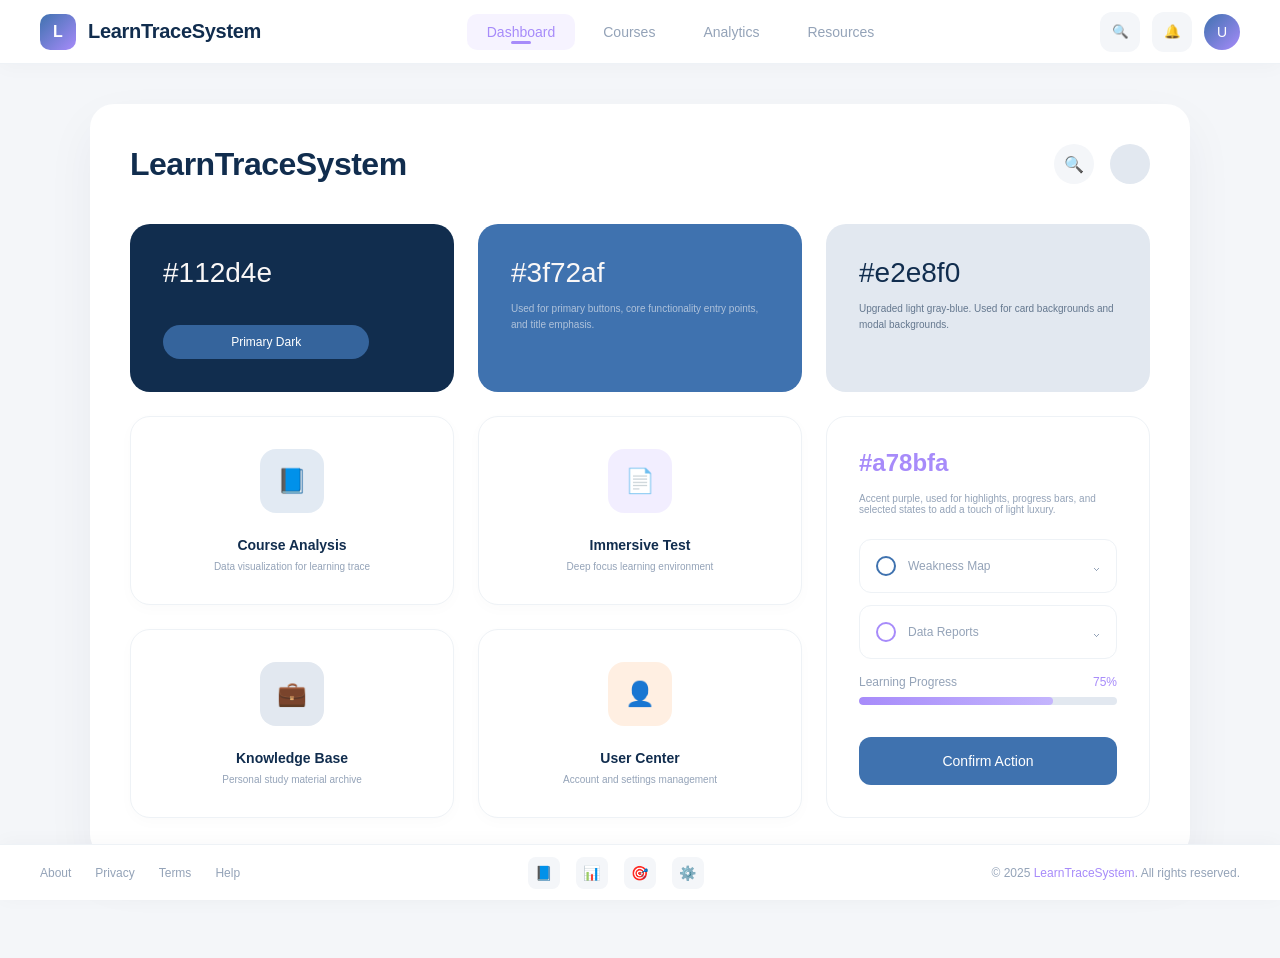
==== index.HTML @ cb314e09 "添加初始的 HTML 文件和样式，构建 LearnTraceSystem 的用户界面" ====
<!DOCTYPE html>
<html lang="zh-CN">
<head>
    <meta charset="UTF-8">
    <meta name="viewport" content="width=device-width, initial-scale=1.0">
    <title>LearnTraceSystem - UI 视觉规范</title>
    <style>
        :root {
            --base-dark: #112d4e;       /* 深色区块 */
            --primary-blue: #3f72af;    /* 主按钮/强调 */
            --text-light: #f9f7f7;      /* 浅色文本 */
            --card-bg-light: #e2e8f0;   /* 浅灰蓝背景 */
            --accent-purple: #a78bfa;   /* 柔紫强调色 */
            --bg-page: #f4f6f9;         /* 页面大背景（比卡片更浅，拉开层次） */
            --white: #ffffff;
            --border-light: #eef2f6;
            --text-muted: #94a3b8;
        }

        * {
            margin: 0;
            padding: 0;
            box-sizing: border-box;
            font-family: -apple-system, BlinkMacSystemFont, "Segoe UI", Roboto, "Helvetica Neue", sans-serif;
        }

        body {
            background-color: var(--bg-page);
            min-height: 100vh;
            padding: 0;
            margin: 0;
            display: flex;
            flex-direction: column;
        }

        /* 顶部导航栏 */
        .navbar {
            position: fixed;
            top: 0;
            left: 0;
            right: 0;
            height: 64px;
            background-color: rgba(255, 255, 255, 0.95);
            backdrop-filter: blur(20px);
            -webkit-backdrop-filter: blur(20px);
            border-bottom: 1px solid var(--border-light);
            display: flex;
            align-items: center;
            justify-content: space-between;
            padding: 0 40px;
            z-index: 1000;
            box-shadow: 0 2px 20px rgba(17, 45, 78, 0.03);
        }

        .navbar-brand {
            display: flex;
            align-items: center;
            gap: 12px;
        }

        .navbar-logo {
            width: 36px;
            height: 36px;
            background: linear-gradient(135deg, var(--primary-blue), var(--accent-purple));
            border-radius: 10px;
            display: flex;
            align-items: center;
            justify-content: center;
            color: white;
            font-weight: 600;
            font-size: 16px;
        }

        .navbar-title {
            font-size: 20px;
            font-weight: 600;
            color: var(--base-dark);
            letter-spacing: -0.3px;
        }

        .navbar-menu {
            display: flex;
            align-items: center;
            gap: 8px;
        }

        .nav-link {
            padding: 10px 20px;
            font-size: 14px;
            color: var(--text-muted);
            text-decoration: none;
            border-radius: 10px;
            transition: all 0.3s cubic-bezier(0.25, 1, 0.5, 1);
            position: relative;
        }

        .nav-link:hover {
            color: var(--base-dark);
            background-color: var(--bg-page);
        }

        .nav-link.active {
            color: var(--accent-purple);
            background-color: rgba(167, 139, 250, 0.1);
        }

        .nav-link.active::after {
            content: "";
            position: absolute;
            bottom: 6px;
            left: 50%;
            transform: translateX(-50%);
            width: 20px;
            height: 3px;
            background-color: var(--accent-purple);
            border-radius: 2px;
        }

        .navbar-actions {
            display: flex;
            align-items: center;
            gap: 12px;
        }

        .nav-icon-btn {
            width: 40px;
            height: 40px;
            border-radius: 12px;
            background-color: var(--bg-page);
            display: flex;
            justify-content: center;
            align-items: center;
            cursor: pointer;
            color: var(--base-dark);
            transition: all 0.3s ease;
            border: none;
        }

        .nav-icon-btn:hover {
            background-color: var(--card-bg-light);
            transform: translateY(-2px);
        }

        .nav-avatar {
            width: 36px;
            height: 36px;
            border-radius: 50%;
            background: linear-gradient(135deg, var(--primary-blue), var(--accent-purple));
            cursor: pointer;
            transition: all 0.3s ease;
            display: flex;
            align-items: center;
            justify-content: center;
            color: white;
            font-size: 14px;
        }

        .nav-avatar:hover {
            transform: scale(1.05);
            box-shadow: 0 0 15px rgba(167, 139, 250, 0.3);
        }

        /* 主内容区域 */
        .main-content {
            flex: 1;
            display: flex;
            justify-content: center;
            padding: 104px 20px 100px;
        }

        /* 底部栏 */
        .footer {
            position: fixed;
            bottom: 0;
            left: 0;
            right: 0;
            height: 56px;
            background-color: rgba(255, 255, 255, 0.95);
            backdrop-filter: blur(20px);
            -webkit-backdrop-filter: blur(20px);
            border-top: 1px solid var(--border-light);
            display: flex;
            align-items: center;
            justify-content: space-between;
            padding: 0 40px;
            z-index: 1000;
            box-shadow: 0 -2px 20px rgba(17, 45, 78, 0.03);
        }

        .footer-left {
            display: flex;
            align-items: center;
            gap: 24px;
        }

        .footer-link {
            font-size: 12px;
            color: var(--text-muted);
            text-decoration: none;
            transition: color 0.3s ease;
        }

        .footer-link:hover {
            color: var(--accent-purple);
        }

        .footer-center {
            display: flex;
            align-items: center;
            gap: 16px;
        }

        .footer-icon {
            width: 32px;
            height: 32px;
            border-radius: 8px;
            background-color: var(--bg-page);
            display: flex;
            align-items: center;
            justify-content: center;
            cursor: pointer;
            transition: all 0.3s ease;
            font-size: 14px;
        }

        .footer-icon:hover {
            background-color: var(--card-bg-light);
            transform: translateY(-2px);
        }

        .footer-right {
            font-size: 12px;
            color: var(--text-muted);
        }

        .footer-right span {
            color: var(--accent-purple);
            font-weight: 500;
        }

        /* 核心拟物悬浮大容器 */
        .app-container {
            background-color: var(--white);
            width: 100%;
            max-width: 1100px;
            border-radius: 24px;
            padding: 40px;
            box-shadow: 0 20px 50px rgba(17, 45, 78, 0.05); /* 极低透明度的高级阴影 */
        }

        /* 顶部导航区 */
        .header {
            display: flex;
            justify-content: space-between;
            align-items: center;
            margin-bottom: 40px;
        }

        .header h1 {
            color: var(--base-dark);
            font-size: 32px;
            font-weight: 600;
            letter-spacing: -0.5px;
        }

        .header-actions {
            display: flex;
            align-items: center;
            gap: 16px;
        }

        .icon-btn {
            width: 40px;
            height: 40px;
            border-radius: 50%;
            background-color: var(--bg-page);
            display: flex;
            justify-content: center;
            align-items: center;
            cursor: pointer;
            color: var(--base-dark);
        }

        .avatar {
            width: 40px;
            height: 40px;
            border-radius: 50%;
            background-color: var(--card-bg-light);
            overflow: hidden;
        }

        /* 网格布局 */
        .grid-layout {
            display: grid;
            grid-template-columns: repeat(3, 1fr);
            gap: 24px;
        }

        /* 基础卡片样式 */
        .card {
            border-radius: 20px;
            padding: 32px;
            position: relative;
            overflow: hidden;
            transition: all 0.4s cubic-bezier(0.25, 1, 0.5, 1);
            z-index: 1;
            border: 1px solid transparent;
        }

        .card:hover {
            transform: translateY(-8px) scale(1.01);
            box-shadow: 
                0 20px 40px rgba(17, 45, 78, 0.08),
                0 0 15px rgba(167, 139, 250, 0.2);
            border-color: var(--accent-purple);
        }

        /* 色块卡片 (上层) */
        .color-card-dark {
            background-color: var(--base-dark);
            color: var(--text-light);
        }
        
        .color-card-blue {
            background-color: var(--primary-blue);
            color: var(--text-light);
        }

        .color-card-light {
            background-color: var(--card-bg-light);
            color: var(--base-dark);
        }

        .color-card h2 {
            font-size: 28px;
            margin-bottom: 12px;
            font-weight: 500;
        }

        .color-card p {
            font-size: 10px;
            opacity: 0.6;
            line-height: 1.6;
        }

        .color-card-dark .btn-inner {
            background-color: rgba(63, 114, 175, 0.8);
            color: var(--white);
            border: none;
            padding: 10px 20px;
            border-radius: 20px;
            margin-top: 24px;
            width: 80%;
            font-size: 12px;
        }

        /* 图标数据卡片 (中下层) */
        .icon-card {
            background-color: var(--white);
            border: 1px solid var(--border-light);
            display: flex;
            flex-direction: column;
            align-items: center;
            text-align: center;
            box-shadow: 0 4px 15px rgba(0,0,0,0.02);
        }

        .icon-wrapper {
            width: 64px;
            height: 64px;
            border-radius: 16px;
            background-color: var(--card-bg-light);
            display: flex;
            justify-content: center;
            align-items: center;
            margin-bottom: 24px;
            position: relative;
            transition: all 0.3s ease;
        }

        .card:hover .icon-wrapper {
            animation: magnet-pulse 0.6s cubic-bezier(0.34, 1.56, 0.64, 1);
        }

        @keyframes magnet-pulse {
            0% { transform: scale(1); }
            40% { transform: scale(1.15) translateY(-5px); }
            100% { transform: scale(1) translateY(0); }
        }

        .icon-wrapper span {
            transition: transform 0.3s ease;
            display: inline-block;
        }

        .card:hover .icon-wrapper span {
            transform: rotate(5deg);
        }

        /* 模拟图中的图标颜色 */
        .icon-wrapper.blue { background-color: rgba(63, 114, 175, 0.15); }
        .icon-wrapper.purple { background-color: rgba(167, 139, 250, 0.15); }
        .icon-wrapper.orange { background-color: rgba(251, 146, 60, 0.15); } /* 仅做点缀占位 */

        .icon-card h3 {
            font-size: 14px;
            color: var(--base-dark);
            margin-bottom: 8px;
        }
        
        .icon-card p {
            font-size: 10px;
            color: var(--text-muted);
        }

        /* 右侧列表与按钮区 */
        .list-card {
            background-color: var(--white);
            border: 1px solid var(--border-light);
        }

        .list-card h2 {
            color: var(--base-dark);
            font-size: 24px;
            margin-bottom: 16px;
        }

        .list-item {
            display: flex;
            align-items: center;
            justify-content: space-between;
            padding: 16px;
            border: 1px solid var(--border-light);
            border-radius: 12px;
            margin-bottom: 12px;
        }

        .list-item .left {
            display: flex;
            align-items: center;
            gap: 12px;
            font-size: 12px;
            color: var(--text-muted);
        }

        .circle-icon {
            width: 20px;
            height: 20px;
            border-radius: 50%;
            border: 2px solid var(--primary-blue);
        }
        
        .circle-icon.purple {
            border-color: var(--accent-purple);
        }

        .main-btn {
            background-color: var(--primary-blue);
            color: var(--white);
            width: 100%;
            padding: 16px;
            border: none;
            border-radius: 12px;
            font-size: 14px;
            font-weight: 500;
            cursor: pointer;
            margin-top: auto;
            transition: all 0.2s ease;
        }

        .main-btn:hover {
            background-color: #3367d6;
        }

        .main-btn:active {
            transform: scale(0.96);
            background-color: var(--accent-purple);
            filter: brightness(1.1);
        }

        .progress-bar {
            width: 100%;
            height: 8px;
            background-color: var(--card-bg-light);
            border-radius: 4px;
            overflow: hidden;
        }

        .progress-fill {
            height: 100%;
            background: linear-gradient(90deg, var(--accent-purple), #c4b5fd);
            border-radius: 4px;
            position: relative;
            overflow: hidden;
        }

        .progress-fill::after {
            content: "";
            position: absolute;
            top: 0;
            left: -100%;
            width: 100%;
            height: 100%;
            background: linear-gradient(
                90deg,
                transparent,
                rgba(255, 255, 255, 0.3),
                transparent
            );
            animation: shimmer 2.5s infinite;
        }

        @keyframes shimmer {
            100% { left: 100%; }
        }

    </style>
</head>
<body>

    <!-- 顶部导航栏 -->
    <nav class="navbar">
        <div class="navbar-brand">
            <div class="navbar-logo">L</div>
            <span class="navbar-title">LearnTraceSystem</span>
        </div>
        
        <div class="navbar-menu">
            <a href="#" class="nav-link active">Dashboard</a>
            <a href="#" class="nav-link">Courses</a>
            <a href="#" class="nav-link">Analytics</a>
            <a href="#" class="nav-link">Resources</a>
        </div>
        
        <div class="navbar-actions">
            <button class="nav-icon-btn">🔍</button>
            <button class="nav-icon-btn">🔔</button>
            <div class="nav-avatar">U</div>
        </div>
    </nav>

    <!-- 主内容区域 -->
    <main class="main-content">
        <div class="app-container">
        <!-- 头部 -->
        <header class="header">
            <h1>LearnTraceSystem</h1>
            <div class="header-actions">
                <div class="icon-btn">🔍</div>
                <div class="avatar"></div>
            </div>
        </header>

        <!-- 主网格 -->
        <div class="grid-layout">
            
            <!-- 第一排：核心色块 -->
            <div class="card color-card color-card-dark">
                <h2>#112d4e</h2>
                <button class="btn-inner">Primary Dark</button>
            </div>
            
            <div class="card color-card color-card-blue">
                <h2>#3f72af</h2>
                <p>Used for primary buttons, core functionality entry points, and title emphasis.</p >
            </div>

            <div class="card color-card color-card-light">
                <h2>#e2e8f0</h2>
                <p>Upgraded light gray-blue. Used for card backgrounds and modal backgrounds.</p >
            </div>

            <!-- 第二排：功能图标卡片 -->
            <div class="card icon-card">
                <div class="icon-wrapper blue">
                    <span style="font-size: 24px; color: var(--primary-blue);">📘</span>
                </div>
                <h3>Course Analysis</h3>
                <p>Data visualization for learning trace</p >
            </div>

            <div class="card icon-card">
                <div class="icon-wrapper purple">
                    <span style="font-size: 24px; color: var(--accent-purple);">📄</span>
                </div>
                <h3>Immersive Test</h3>
                <p>Deep focus learning environment</p >
            </div>

            <!-- 第三列（占据两行空间模拟右侧面板） -->
            <div class="card list-card" style="grid-row: span 2;">
                <h2 style="color: var(--accent-purple);">#a78bfa</h2>
                <p style="font-size: 10px; color: var(--text-muted); margin-bottom: 24px;">Accent purple, used for highlights, progress bars, and selected states to add a touch of light luxury.</p >
                
                <div class="list-item">
                    <div class="left">
                        <div class="circle-icon"></div>
                        Weakness Map
                    </div>
                    <span style="color: var(--text-muted);">⌄</span>
                </div>

                <div class="list-item">
                    <div class="left">
                        <div class="circle-icon purple"></div>
                        Data Reports
                    </div>
                    <span style="color: var(--text-muted);">⌄</span>
                </div>

                <div class="progress-container" style="margin-top: 16px;">
                    <div style="display: flex; justify-content: space-between; margin-bottom: 8px;">
                        <span style="font-size: 12px; color: var(--text-muted);">Learning Progress</span>
                        <span style="font-size: 12px; color: var(--accent-purple);">75%</span>
                    </div>
                    <div class="progress-bar">
                        <div class="progress-fill" style="width: 75%;"></div>
                    </div>
                </div>

                <button class="main-btn" style="margin-top: 32px;">Confirm Action</button>
            </div>

            <!-- 第三排补齐左侧卡片 -->
            <div class="card icon-card">
                <div class="icon-wrapper">
                    <span style="font-size: 24px; color: var(--base-dark);">💼</span>
                </div>
                <h3>Knowledge Base</h3>
                <p>Personal study material archive</p >
            </div>

            <div class="card icon-card">
                <div class="icon-wrapper orange">
                    <span style="font-size: 24px; color: #fb923c;">👤</span>
                </div>
                <h3>User Center</h3>
                <p>Account and settings management</p >
            </div>

        </div>
    </main>

    <!-- 底部栏 -->
    <footer class="footer">
        <div class="footer-left">
            <a href="#" class="footer-link">About</a>
            <a href="#" class="footer-link">Privacy</a>
            <a href="#" class="footer-link">Terms</a>
            <a href="#" class="footer-link">Help</a>
        </div>
        
        <div class="footer-center">
            <div class="footer-icon">📘</div>
            <div class="footer-icon">📊</div>
            <div class="footer-icon">🎯</div>
            <div class="footer-icon">⚙️</div>
        </div>
        
        <div class="footer-right">
            © 2025 <span>LearnTraceSystem</span>. All rights reserved.
        </div>
    </footer>

</body>
</html>
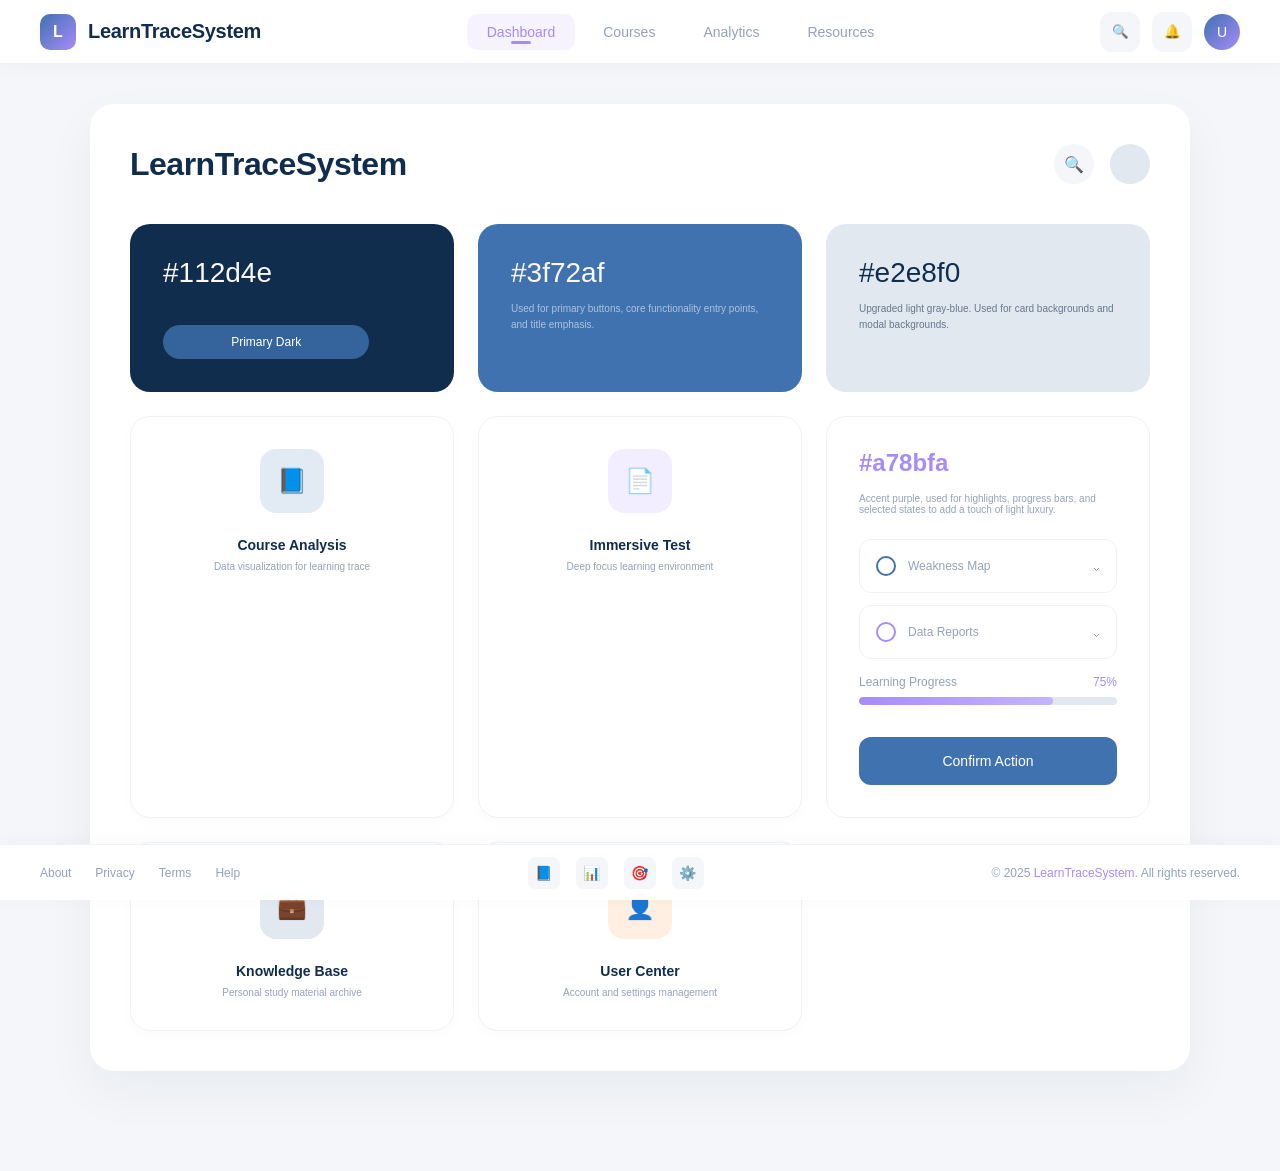
==== commit 65eed136: "添加了讨论好的接口说明，把前端的页面风格的css代码分类，开发了简单的分析界面。" ====
--- a/index.HTML
+++ b/index.HTML
@@ -4,517 +4,7 @@
     <meta charset="UTF-8">
     <meta name="viewport" content="width=device-width, initial-scale=1.0">
     <title>LearnTraceSystem - UI 视觉规范</title>
-    <style>
-        :root {
-            --base-dark: #112d4e;       /* 深色区块 */
-            --primary-blue: #3f72af;    /* 主按钮/强调 */
-            --text-light: #f9f7f7;      /* 浅色文本 */
-            --card-bg-light: #e2e8f0;   /* 浅灰蓝背景 */
-            --accent-purple: #a78bfa;   /* 柔紫强调色 */
-            --bg-page: #f4f6f9;         /* 页面大背景（比卡片更浅，拉开层次） */
-            --white: #ffffff;
-            --border-light: #eef2f6;
-            --text-muted: #94a3b8;
-        }
-
-        * {
-            margin: 0;
-            padding: 0;
-            box-sizing: border-box;
-            font-family: -apple-system, BlinkMacSystemFont, "Segoe UI", Roboto, "Helvetica Neue", sans-serif;
-        }
-
-        body {
-            background-color: var(--bg-page);
-            min-height: 100vh;
-            padding: 0;
-            margin: 0;
-            display: flex;
-            flex-direction: column;
-        }
-
-        /* 顶部导航栏 */
-        .navbar {
-            position: fixed;
-            top: 0;
-            left: 0;
-            right: 0;
-            height: 64px;
-            background-color: rgba(255, 255, 255, 0.95);
-            backdrop-filter: blur(20px);
-            -webkit-backdrop-filter: blur(20px);
-            border-bottom: 1px solid var(--border-light);
-            display: flex;
-            align-items: center;
-            justify-content: space-between;
-            padding: 0 40px;
-            z-index: 1000;
-            box-shadow: 0 2px 20px rgba(17, 45, 78, 0.03);
-        }
-
-        .navbar-brand {
-            display: flex;
-            align-items: center;
-            gap: 12px;
-        }
-
-        .navbar-logo {
-            width: 36px;
-            height: 36px;
-            background: linear-gradient(135deg, var(--primary-blue), var(--accent-purple));
-            border-radius: 10px;
-            display: flex;
-            align-items: center;
-            justify-content: center;
-            color: white;
-            font-weight: 600;
-            font-size: 16px;
-        }
-
-        .navbar-title {
-            font-size: 20px;
-            font-weight: 600;
-            color: var(--base-dark);
-            letter-spacing: -0.3px;
-        }
-
-        .navbar-menu {
-            display: flex;
-            align-items: center;
-            gap: 8px;
-        }
-
-        .nav-link {
-            padding: 10px 20px;
-            font-size: 14px;
-            color: var(--text-muted);
-            text-decoration: none;
-            border-radius: 10px;
-            transition: all 0.3s cubic-bezier(0.25, 1, 0.5, 1);
-            position: relative;
-        }
-
-        .nav-link:hover {
-            color: var(--base-dark);
-            background-color: var(--bg-page);
-        }
-
-        .nav-link.active {
-            color: var(--accent-purple);
-            background-color: rgba(167, 139, 250, 0.1);
-        }
-
-        .nav-link.active::after {
-            content: "";
-            position: absolute;
-            bottom: 6px;
-            left: 50%;
-            transform: translateX(-50%);
-            width: 20px;
-            height: 3px;
-            background-color: var(--accent-purple);
-            border-radius: 2px;
-        }
-
-        .navbar-actions {
-            display: flex;
-            align-items: center;
-            gap: 12px;
-        }
-
-        .nav-icon-btn {
-            width: 40px;
-            height: 40px;
-            border-radius: 12px;
-            background-color: var(--bg-page);
-            display: flex;
-            justify-content: center;
-            align-items: center;
-            cursor: pointer;
-            color: var(--base-dark);
-            transition: all 0.3s ease;
-            border: none;
-        }
-
-        .nav-icon-btn:hover {
-            background-color: var(--card-bg-light);
-            transform: translateY(-2px);
-        }
-
-        .nav-avatar {
-            width: 36px;
-            height: 36px;
-            border-radius: 50%;
-            background: linear-gradient(135deg, var(--primary-blue), var(--accent-purple));
-            cursor: pointer;
-            transition: all 0.3s ease;
-            display: flex;
-            align-items: center;
-            justify-content: center;
-            color: white;
-            font-size: 14px;
-        }
-
-        .nav-avatar:hover {
-            transform: scale(1.05);
-            box-shadow: 0 0 15px rgba(167, 139, 250, 0.3);
-        }
-
-        /* 主内容区域 */
-        .main-content {
-            flex: 1;
-            display: flex;
-            justify-content: center;
-            padding: 104px 20px 100px;
-        }
-
-        /* 底部栏 */
-        .footer {
-            position: fixed;
-            bottom: 0;
-            left: 0;
-            right: 0;
-            height: 56px;
-            background-color: rgba(255, 255, 255, 0.95);
-            backdrop-filter: blur(20px);
-            -webkit-backdrop-filter: blur(20px);
-            border-top: 1px solid var(--border-light);
-            display: flex;
-            align-items: center;
-            justify-content: space-between;
-            padding: 0 40px;
-            z-index: 1000;
-            box-shadow: 0 -2px 20px rgba(17, 45, 78, 0.03);
-        }
-
-        .footer-left {
-            display: flex;
-            align-items: center;
-            gap: 24px;
-        }
-
-        .footer-link {
-            font-size: 12px;
-            color: var(--text-muted);
-            text-decoration: none;
-            transition: color 0.3s ease;
-        }
-
-        .footer-link:hover {
-            color: var(--accent-purple);
-        }
-
-        .footer-center {
-            display: flex;
-            align-items: center;
-            gap: 16px;
-        }
-
-        .footer-icon {
-            width: 32px;
-            height: 32px;
-            border-radius: 8px;
-            background-color: var(--bg-page);
-            display: flex;
-            align-items: center;
-            justify-content: center;
-            cursor: pointer;
-            transition: all 0.3s ease;
-            font-size: 14px;
-        }
-
-        .footer-icon:hover {
-            background-color: var(--card-bg-light);
-            transform: translateY(-2px);
-        }
-
-        .footer-right {
-            font-size: 12px;
-            color: var(--text-muted);
-        }
-
-        .footer-right span {
-            color: var(--accent-purple);
-            font-weight: 500;
-        }
-
-        /* 核心拟物悬浮大容器 */
-        .app-container {
-            background-color: var(--white);
-            width: 100%;
-            max-width: 1100px;
-            border-radius: 24px;
-            padding: 40px;
-            box-shadow: 0 20px 50px rgba(17, 45, 78, 0.05); /* 极低透明度的高级阴影 */
-        }
-
-        /* 顶部导航区 */
-        .header {
-            display: flex;
-            justify-content: space-between;
-            align-items: center;
-            margin-bottom: 40px;
-        }
-
-        .header h1 {
-            color: var(--base-dark);
-            font-size: 32px;
-            font-weight: 600;
-            letter-spacing: -0.5px;
-        }
-
-        .header-actions {
-            display: flex;
-            align-items: center;
-            gap: 16px;
-        }
-
-        .icon-btn {
-            width: 40px;
-            height: 40px;
-            border-radius: 50%;
-            background-color: var(--bg-page);
-            display: flex;
-            justify-content: center;
-            align-items: center;
-            cursor: pointer;
-            color: var(--base-dark);
-        }
-
-        .avatar {
-            width: 40px;
-            height: 40px;
-            border-radius: 50%;
-            background-color: var(--card-bg-light);
-            overflow: hidden;
-        }
-
-        /* 网格布局 */
-        .grid-layout {
-            display: grid;
-            grid-template-columns: repeat(3, 1fr);
-            gap: 24px;
-        }
-
-        /* 基础卡片样式 */
-        .card {
-            border-radius: 20px;
-            padding: 32px;
-            position: relative;
-            overflow: hidden;
-            transition: all 0.4s cubic-bezier(0.25, 1, 0.5, 1);
-            z-index: 1;
-            border: 1px solid transparent;
-        }
-
-        .card:hover {
-            transform: translateY(-8px) scale(1.01);
-            box-shadow: 
-                0 20px 40px rgba(17, 45, 78, 0.08),
-                0 0 15px rgba(167, 139, 250, 0.2);
-            border-color: var(--accent-purple);
-        }
-
-        /* 色块卡片 (上层) */
-        .color-card-dark {
-            background-color: var(--base-dark);
-            color: var(--text-light);
-        }
-        
-        .color-card-blue {
-            background-color: var(--primary-blue);
-            color: var(--text-light);
-        }
-
-        .color-card-light {
-            background-color: var(--card-bg-light);
-            color: var(--base-dark);
-        }
-
-        .color-card h2 {
-            font-size: 28px;
-            margin-bottom: 12px;
-            font-weight: 500;
-        }
-
-        .color-card p {
-            font-size: 10px;
-            opacity: 0.6;
-            line-height: 1.6;
-        }
-
-        .color-card-dark .btn-inner {
-            background-color: rgba(63, 114, 175, 0.8);
-            color: var(--white);
-            border: none;
-            padding: 10px 20px;
-            border-radius: 20px;
-            margin-top: 24px;
-            width: 80%;
-            font-size: 12px;
-        }
-
-        /* 图标数据卡片 (中下层) */
-        .icon-card {
-            background-color: var(--white);
-            border: 1px solid var(--border-light);
-            display: flex;
-            flex-direction: column;
-            align-items: center;
-            text-align: center;
-            box-shadow: 0 4px 15px rgba(0,0,0,0.02);
-        }
-
-        .icon-wrapper {
-            width: 64px;
-            height: 64px;
-            border-radius: 16px;
-            background-color: var(--card-bg-light);
-            display: flex;
-            justify-content: center;
-            align-items: center;
-            margin-bottom: 24px;
-            position: relative;
-            transition: all 0.3s ease;
-        }
-
-        .card:hover .icon-wrapper {
-            animation: magnet-pulse 0.6s cubic-bezier(0.34, 1.56, 0.64, 1);
-        }
-
-        @keyframes magnet-pulse {
-            0% { transform: scale(1); }
-            40% { transform: scale(1.15) translateY(-5px); }
-            100% { transform: scale(1) translateY(0); }
-        }
-
-        .icon-wrapper span {
-            transition: transform 0.3s ease;
-            display: inline-block;
-        }
-
-        .card:hover .icon-wrapper span {
-            transform: rotate(5deg);
-        }
-
-        /* 模拟图中的图标颜色 */
-        .icon-wrapper.blue { background-color: rgba(63, 114, 175, 0.15); }
-        .icon-wrapper.purple { background-color: rgba(167, 139, 250, 0.15); }
-        .icon-wrapper.orange { background-color: rgba(251, 146, 60, 0.15); } /* 仅做点缀占位 */
-
-        .icon-card h3 {
-            font-size: 14px;
-            color: var(--base-dark);
-            margin-bottom: 8px;
-        }
-        
-        .icon-card p {
-            font-size: 10px;
-            color: var(--text-muted);
-        }
-
-        /* 右侧列表与按钮区 */
-        .list-card {
-            background-color: var(--white);
-            border: 1px solid var(--border-light);
-        }
-
-        .list-card h2 {
-            color: var(--base-dark);
-            font-size: 24px;
-            margin-bottom: 16px;
-        }
-
-        .list-item {
-            display: flex;
-            align-items: center;
-            justify-content: space-between;
-            padding: 16px;
-            border: 1px solid var(--border-light);
-            border-radius: 12px;
-            margin-bottom: 12px;
-        }
-
-        .list-item .left {
-            display: flex;
-            align-items: center;
-            gap: 12px;
-            font-size: 12px;
-            color: var(--text-muted);
-        }
-
-        .circle-icon {
-            width: 20px;
-            height: 20px;
-            border-radius: 50%;
-            border: 2px solid var(--primary-blue);
-        }
-        
-        .circle-icon.purple {
-            border-color: var(--accent-purple);
-        }
-
-        .main-btn {
-            background-color: var(--primary-blue);
-            color: var(--white);
-            width: 100%;
-            padding: 16px;
-            border: none;
-            border-radius: 12px;
-            font-size: 14px;
-            font-weight: 500;
-            cursor: pointer;
-            margin-top: auto;
-            transition: all 0.2s ease;
-        }
-
-        .main-btn:hover {
-            background-color: #3367d6;
-        }
-
-        .main-btn:active {
-            transform: scale(0.96);
-            background-color: var(--accent-purple);
-            filter: brightness(1.1);
-        }
-
-        .progress-bar {
-            width: 100%;
-            height: 8px;
-            background-color: var(--card-bg-light);
-            border-radius: 4px;
-            overflow: hidden;
-        }
-
-        .progress-fill {
-            height: 100%;
-            background: linear-gradient(90deg, var(--accent-purple), #c4b5fd);
-            border-radius: 4px;
-            position: relative;
-            overflow: hidden;
-        }
-
-        .progress-fill::after {
-            content: "";
-            position: absolute;
-            top: 0;
-            left: -100%;
-            width: 100%;
-            height: 100%;
-            background: linear-gradient(
-                90deg,
-                transparent,
-                rgba(255, 255, 255, 0.3),
-                transparent
-            );
-            animation: shimmer 2.5s infinite;
-        }
-
-        @keyframes shimmer {
-            100% { left: 100%; }
-        }
-
-    </style>
+    <link rel="stylesheet" href="css/main.css">
 </head>
 <body>
 
@@ -526,9 +16,9 @@
         </div>
         
         <div class="navbar-menu">
-            <a href="#" class="nav-link active">Dashboard</a>
+            <a href="index.HTML" class="nav-link active">Dashboard</a>
             <a href="#" class="nav-link">Courses</a>
-            <a href="#" class="nav-link">Analytics</a>
+            <a href="admin.html" class="nav-link">Analytics</a>
             <a href="#" class="nav-link">Resources</a>
         </div>
         
@@ -573,7 +63,7 @@
             <!-- 第二排：功能图标卡片 -->
             <div class="card icon-card">
                 <div class="icon-wrapper blue">
-                    <span style="font-size: 24px; color: var(--primary-blue);">📘</span>
+                    <span>📘</span>
                 </div>
                 <h3>Course Analysis</h3>
                 <p>Data visualization for learning trace</p >
@@ -581,23 +71,23 @@
 
             <div class="card icon-card">
                 <div class="icon-wrapper purple">
-                    <span style="font-size: 24px; color: var(--accent-purple);">📄</span>
+                    <span>📄</span>
                 </div>
                 <h3>Immersive Test</h3>
                 <p>Deep focus learning environment</p >
             </div>
 
             <!-- 第三列（占据两行空间模拟右侧面板） -->
-            <div class="card list-card" style="grid-row: span 2;">
-                <h2 style="color: var(--accent-purple);">#a78bfa</h2>
-                <p style="font-size: 10px; color: var(--text-muted); margin-bottom: 24px;">Accent purple, used for highlights, progress bars, and selected states to add a touch of light luxury.</p >
+            <div class="card list-card">
+                <h2>#a78bfa</h2>
+                <p>Accent purple, used for highlights, progress bars, and selected states to add a touch of light luxury.</p >
                 
                 <div class="list-item">
                     <div class="left">
                         <div class="circle-icon"></div>
                         Weakness Map
                     </div>
-                    <span style="color: var(--text-muted);">⌄</span>
+                    <div class="right">⌄</div>
                 </div>
 
                 <div class="list-item">
@@ -605,26 +95,26 @@
                         <div class="circle-icon purple"></div>
                         Data Reports
                     </div>
-                    <span style="color: var(--text-muted);">⌄</span>
+                    <div class="right">⌄</div>
                 </div>
 
-                <div class="progress-container" style="margin-top: 16px;">
-                    <div style="display: flex; justify-content: space-between; margin-bottom: 8px;">
-                        <span style="font-size: 12px; color: var(--text-muted);">Learning Progress</span>
-                        <span style="font-size: 12px; color: var(--accent-purple);">75%</span>
+                <div class="progress-container">
+                    <div class="progress-labels">
+                        <span class="label">Learning Progress</span>
+                        <span class="value">75%</span>
                     </div>
                     <div class="progress-bar">
                         <div class="progress-fill" style="width: 75%;"></div>
                     </div>
                 </div>
 
-                <button class="main-btn" style="margin-top: 32px;">Confirm Action</button>
+                <button class="main-btn spaced">Confirm Action</button>
             </div>
 
             <!-- 第三排补齐左侧卡片 -->
             <div class="card icon-card">
                 <div class="icon-wrapper">
-                    <span style="font-size: 24px; color: var(--base-dark);">💼</span>
+                    <span>💼</span>
                 </div>
                 <h3>Knowledge Base</h3>
                 <p>Personal study material archive</p >
@@ -632,7 +122,7 @@
 
             <div class="card icon-card">
                 <div class="icon-wrapper orange">
-                    <span style="font-size: 24px; color: #fb923c;">👤</span>
+                    <span>👤</span>
                 </div>
                 <h3>User Center</h3>
                 <p>Account and settings management</p >
--- a/css/main.css
+++ b/css/main.css
@@ -0,0 +1,8 @@
+@import url('variables.css');
+@import url('base.css');
+@import url('layout/main-layout.css');
+@import url('components/navbar.css');
+@import url('components/footer.css');
+@import url('components/card.css');
+@import url('components/ui-components.css');
+@import url('components/inline-styles.css');
